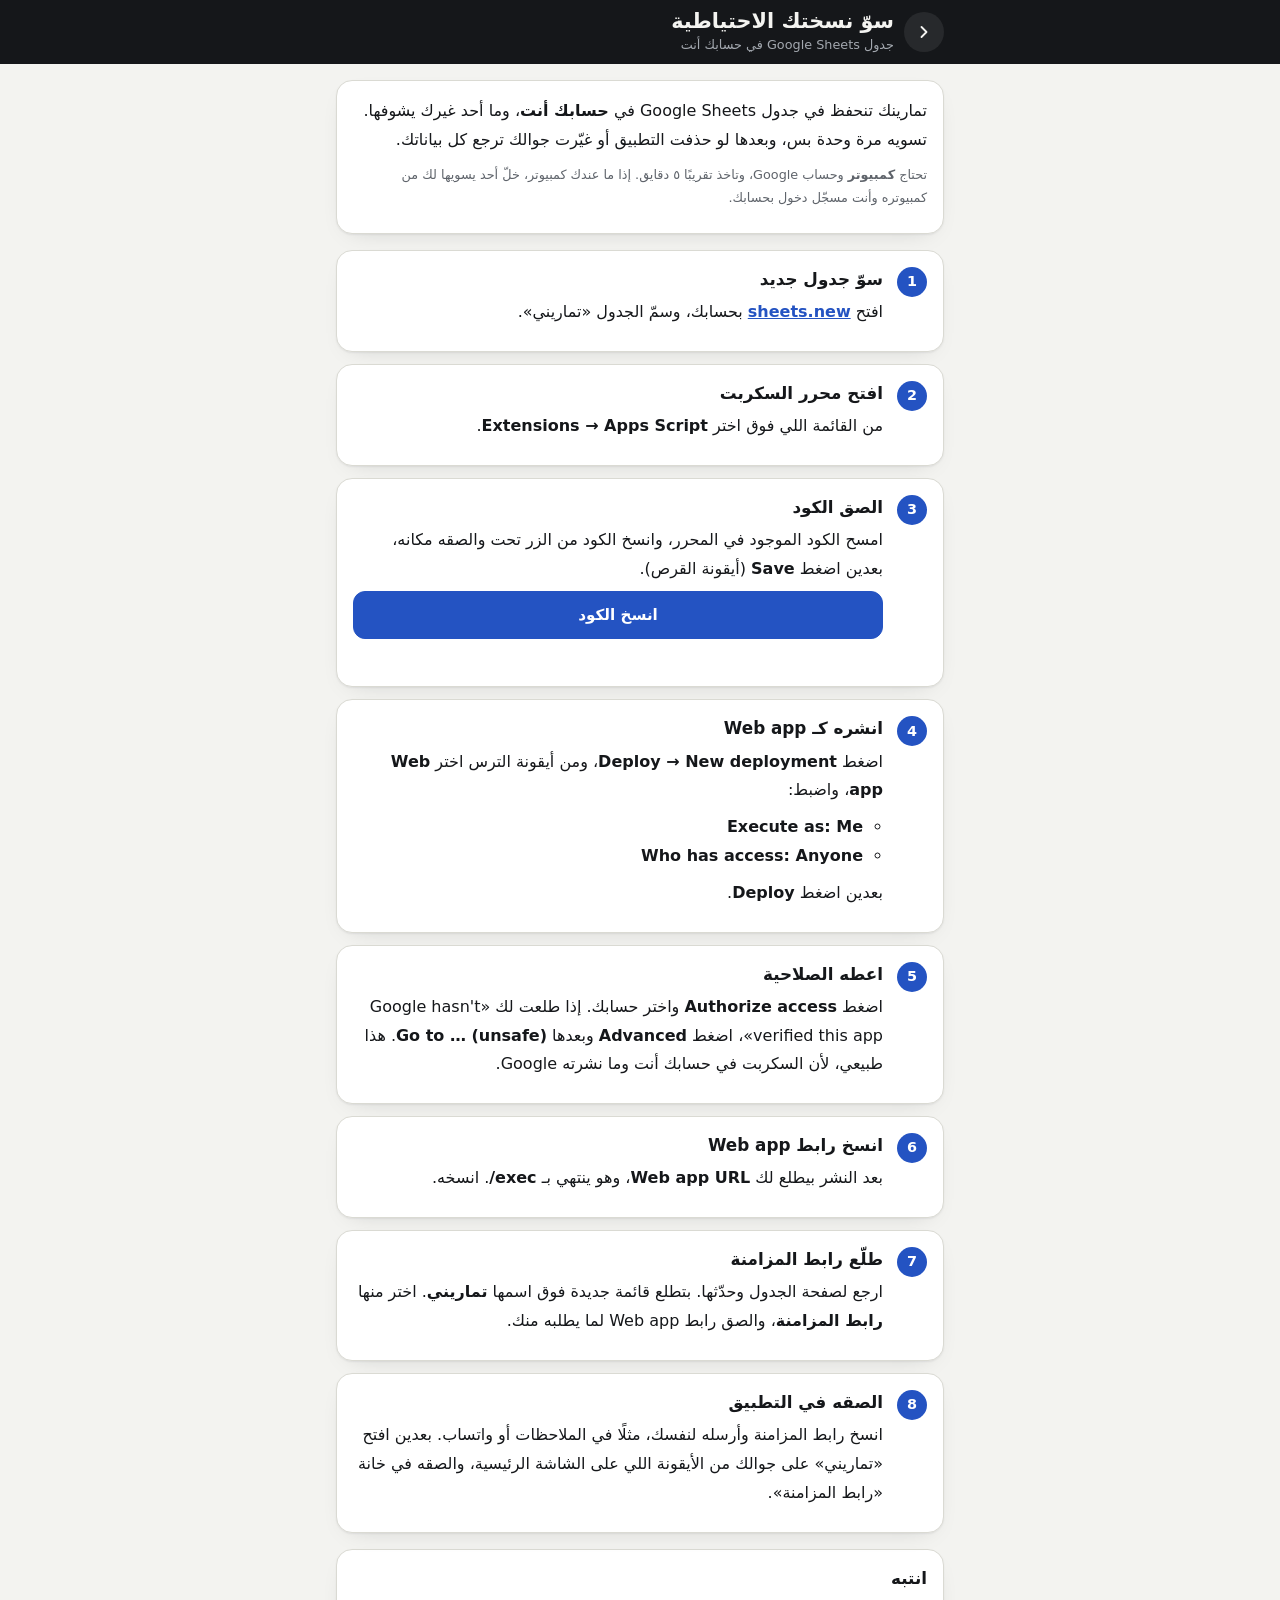
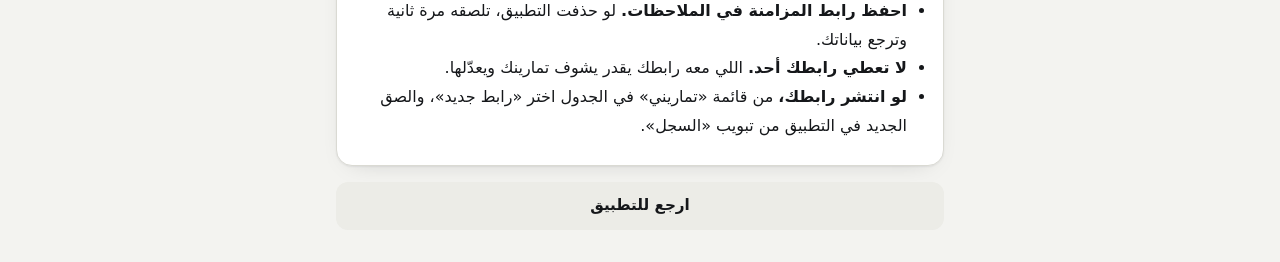
==== docs/help.html @ 2fbaaf69 "Keep each person's backup in their own Google account Code.gs is single-person again: one key per sp" ====
<!doctype html>
<html lang="ar" dir="rtl">
<head>
<meta charset="utf-8">
<meta name="viewport" content="width=device-width, initial-scale=1, viewport-fit=cover">
<title>سوّ نسختك الاحتياطية · تماريني</title>
<meta name="theme-color" content="#15171A">
<link rel="icon" type="image/png" href="icon-192.png">
<link rel="stylesheet" href="styles.css">
</head>
<body>
<header class="band">
  <div class="band-in">
    <a class="back" href="./" aria-label="ارجع للتطبيق">
      <svg width="20" height="20" viewBox="0 0 24 24" fill="none" stroke="currentColor" stroke-width="2.2" stroke-linecap="round" stroke-linejoin="round" aria-hidden="true"><path d="M9 6l6 6-6 6"/></svg>
    </a>
    <div class="titles">
      <h1>سوّ نسختك الاحتياطية</h1>
      <p>جدول Google Sheets في حسابك أنت</p>
    </div>
  </div>
</header>

<main class="main no-tabs">
  <section class="card guide-intro">
    <p>تمارينك تنحفظ في جدول Google Sheets في <b>حسابك أنت</b>، وما أحد غيرك يشوفها. تسويه مرة وحدة بس، وبعدها لو حذفت التطبيق أو غيّرت جوالك ترجع كل بياناتك.</p>
    <p class="fine">تحتاج <b>كمبيوتر</b> وحساب Google، وتاخذ تقريبًا ٥ دقايق. إذا ما عندك كمبيوتر، خلّ أحد يسويها لك من كمبيوتره وأنت مسجّل دخول بحسابك.</p>
  </section>

  <ol class="steps">
    <li class="card">
      <h2>سوّ جدول جديد</h2>
      <p>افتح <a href="https://sheets.new" target="_blank" rel="noopener">sheets.new</a> بحسابك، وسمّ الجدول «تماريني».</p>
    </li>
    <li class="card">
      <h2>افتح محرر السكربت</h2>
      <p>من القائمة اللي فوق اختر <b dir="ltr">Extensions → Apps Script</b>.</p>
    </li>
    <li class="card">
      <h2>الصق الكود</h2>
      <p>امسح الكود الموجود في المحرر، وانسخ الكود من الزر تحت والصقه مكانه، بعدين اضغط <b>Save</b> (أيقونة القرص).</p>
      <button class="btn primary block" type="button" id="copy">انسخ الكود</button>
      <p class="msg" id="copy-msg" role="status"></p>
      <textarea class="field code" id="code" readonly hidden></textarea>
    </li>
    <li class="card">
      <h2>انشره كـ Web app</h2>
      <p>اضغط <b dir="ltr">Deploy → New deployment</b>، ومن أيقونة الترس اختر <b>Web app</b>، واضبط:</p>
      <ul>
        <li><b dir="ltr">Execute as: Me</b></li>
        <li><b dir="ltr">Who has access: Anyone</b></li>
      </ul>
      <p>بعدين اضغط <b>Deploy</b>.</p>
    </li>
    <li class="card">
      <h2>اعطه الصلاحية</h2>
      <p>اضغط <b>Authorize access</b> واختر حسابك. إذا طلعت لك «Google hasn't verified this app»، اضغط <b>Advanced</b> وبعدها <b dir="ltr">Go to … (unsafe)</b>. هذا طبيعي، لأن السكربت في حسابك أنت وما نشرته Google.</p>
    </li>
    <li class="card">
      <h2>انسخ رابط Web app</h2>
      <p>بعد النشر بيطلع لك <b>Web app URL</b>، وهو ينتهي بـ <b dir="ltr">/exec</b>. انسخه.</p>
    </li>
    <li class="card">
      <h2>طلّع رابط المزامنة</h2>
      <p>ارجع لصفحة الجدول وحدّثها. بتطلع قائمة جديدة فوق اسمها <b>تماريني</b>. اختر منها <b>رابط المزامنة</b>، والصق رابط Web app لما يطلبه منك.</p>
    </li>
    <li class="card">
      <h2>الصقه في التطبيق</h2>
      <p>انسخ رابط المزامنة وأرسله لنفسك، مثلًا في الملاحظات أو واتساب. بعدين افتح «تماريني» على جوالك من الأيقونة اللي على الشاشة الرئيسية، والصقه في خانة «رابط المزامنة».</p>
    </li>
  </ol>

  <section class="card">
    <h2 class="guide-h">انتبه</h2>
    <ul class="guide-notes">
      <li><b>احفظ رابط المزامنة في الملاحظات.</b> لو حذفت التطبيق، تلصقه مرة ثانية وترجع بياناتك.</li>
      <li><b>لا تعطي رابطك أحد.</b> اللي معه رابطك يقدر يشوف تمارينك ويعدّلها.</li>
      <li><b>لو انتشر رابطك،</b> من قائمة «تماريني» في الجدول اختر «رابط جديد»، والصق الجديد في التطبيق من تبويب «السجل».</li>
    </ul>
  </section>

  <a class="btn quiet block" href="./">ارجع للتطبيق</a>
</main>

<script>
(() => {
  const btn = document.getElementById('copy');
  const msg = document.getElementById('copy-msg');
  const box = document.getElementById('code');
  btn.addEventListener('click', async () => {
    btn.disabled = true;
    msg.className = 'msg';
    msg.textContent = 'يجيب الكود…';
    let code = '';
    try {
      const res = await fetch('Code.gs', { cache: 'no-store' });
      if (!res.ok) throw new Error(String(res.status));
      code = await res.text();
    } catch (e) {
      msg.className = 'msg err';
      msg.textContent = 'ما قدرنا نجيب الكود. تأكد من الإنترنت وجرّب مرة ثانية.';
      btn.disabled = false;
      return;
    }
    try {
      await navigator.clipboard.writeText(code);
      msg.className = 'msg ok';
      msg.textContent = 'نسخنا الكود. الصقه في محرر Apps Script.';
    } catch (e) {
      box.value = code;
      box.hidden = false;
      box.focus();
      box.select();
      msg.className = 'msg';
      msg.textContent = 'ما قدرنا ننسخه لحالنا. الكود محدد تحت، انسخه بنفسك (Ctrl+C).';
    }
    btn.disabled = false;
  });
})();
</script>
</body>
</html>
---- docs/styles.css ----
/* Layout: an iron band on top, one column of chalk-white cards, a tab bar at the thumb. Weight-plate colors are the only decoration. */
:root {
  --bg: #F3F3F0;
  --surface: #FFFFFF;
  --surface-2: #ECECE7;
  --ink: #15171A;
  --muted: #5F646B;
  --line: #DADAD3;
  --band: #15171A;
  --band-ink: #F4F4F1;
  --band-muted: #A3A8AF;
  --accent: #2453C2;
  --accent-ink: #FFFFFF;
  --accent-soft: #E2E9FA;
  --done: #157A46;
  --done-soft: #DCF0E3;
  --pr: #9A6A00;
  --pr-soft: #FAEDC8;
  --danger: #B3261E;
  --danger-soft: #F9DEDC;
  --warn: #8A5300;
  --warn-soft: #F8EBD3;
  --shadow: 0 1px 2px rgba(21, 23, 26, 0.06), 0 8px 24px -16px rgba(21, 23, 26, 0.25);

  /* IWF plate colors: physical objects, the same in both themes */
  --plate-25: #D22B2B;
  --plate-20: #2453C2;
  --plate-15: #E8B90C;
  --plate-10: #2E8B47;
  --plate-5: #F5F5F2;
  --plate-2: #D22B2B;
  --plate-1: #B9BEC4;

  --font: -apple-system, "SF Arabic", "Segoe UI", "Noto Sans Arabic", Tahoma, system-ui, sans-serif;
  --tabs-h: 64px;
  color-scheme: light;
}
@media (prefers-color-scheme: dark) {
  :root {
    --bg: #0F1012;
    --surface: #18191C;
    --surface-2: #222429;
    --ink: #ECEDEF;
    --muted: #9BA0A8;
    --line: #2B2E34;
    --band: #08090A;
    --band-ink: #F4F4F1;
    --band-muted: #8D939B;
    --accent: #7FA2F6;
    --accent-ink: #0B1430;
    --accent-soft: #1B2644;
    --done: #4FC987;
    --done-soft: #13301F;
    --pr: #EBBC4D;
    --pr-soft: #392C0E;
    --danger: #F2877F;
    --danger-soft: #3C1A18;
    --warn: #E6B266;
    --warn-soft: #3A2C14;
    --shadow: 0 1px 2px rgba(0, 0, 0, 0.4), 0 8px 24px -16px rgba(0, 0, 0, 0.9);
    color-scheme: dark;
  }
}

* { box-sizing: border-box; }
html { -webkit-text-size-adjust: 100%; }
body {
  margin: 0;
  min-height: 100vh;
  background: var(--bg);
  color: var(--ink);
  font-family: var(--font);
  font-size: 16px;
  line-height: 1.5;
  -webkit-tap-highlight-color: transparent;
}
button, input, select, textarea { font: inherit; color: inherit; }
button { cursor: pointer; touch-action: manipulation; }
:focus-visible { outline: 2px solid var(--accent); outline-offset: 2px; }
[hidden] { display: none !important; }
.num { font-variant-numeric: tabular-nums; }

/* ---------- band ---------- */
.band {
  position: sticky; top: 0; z-index: 20;
  background: var(--band); color: var(--band-ink);
  padding-top: env(safe-area-inset-top, 0px);
}
.band-in {
  display: flex; align-items: center; gap: 10px;
  max-width: 640px; margin: 0 auto; min-height: 64px;
  padding-left: max(16px, env(safe-area-inset-left, 0px));
  padding-right: max(16px, env(safe-area-inset-right, 0px));
  padding-block: 8px;
}
.titles { flex: 1; min-width: 0; }
.band h1 { margin: 0; font-size: 1.3rem; font-weight: 800; line-height: 1.25; }
.band p { margin: 0; font-size: 0.8rem; color: var(--band-muted); white-space: nowrap; overflow: hidden; text-overflow: ellipsis; }
.back {
  width: 40px; height: 40px; display: grid; place-items: center;
  border: 0; border-radius: 50%; background: rgba(255, 255, 255, 0.08); color: var(--band-ink);
}
.sync-dot {
  display: inline-flex; align-items: center; gap: 6px;
  min-height: 32px; padding: 0 10px; border: 0; border-radius: 999px;
  background: rgba(255, 255, 255, 0.08); color: var(--band-ink);
  font-size: 0.75rem; font-weight: 600;
}
.sync-dot i { width: 8px; height: 8px; border-radius: 50%; background: var(--band-muted); }
.sync-dot[data-s="ok"] i { background: #4FC987; }
.sync-dot[data-s="busy"] i { background: #7FA2F6; animation: pulse 1s ease-in-out infinite; }
.sync-dot[data-s="wait"] i { background: #E6B266; }
.sync-dot[data-s="off"] i, .sync-dot[data-s="err"] i { background: #F2877F; }
@keyframes pulse { 50% { opacity: 0.3; } }

/* ---------- main ---------- */
.main {
  max-width: 640px; margin: 0 auto;
  padding-left: max(16px, env(safe-area-inset-left, 0px));
  padding-right: max(16px, env(safe-area-inset-right, 0px));
  padding-top: 16px;
  padding-bottom: calc(var(--tabs-h) + env(safe-area-inset-bottom, 0px) + 28px);
  display: grid; gap: 16px;
}
.main.no-tabs { padding-bottom: calc(env(safe-area-inset-bottom, 0px) + 32px); }
.card {
  background: var(--surface); border: 1px solid var(--line); border-radius: 16px;
  box-shadow: var(--shadow);
  padding: 16px;
  min-width: 0;
}
.sec-title { display: flex; align-items: baseline; justify-content: space-between; gap: 12px; margin: 8px 2px 0; }
.sec-title h2 { margin: 0; font-size: 1.1rem; font-weight: 800; }
.sec-title span { font-size: 0.85rem; color: var(--muted); }
.sec-title.flush { margin: 0 0 4px; }
.sr { position: absolute; width: 1px; height: 1px; overflow: hidden; clip: rect(0 0 0 0); white-space: nowrap; }
.eyebrow { margin: 0; font-size: 0.8rem; font-weight: 700; color: var(--accent); }
.muted { color: var(--muted); }
.small { font-size: 0.85rem; }
.fine { font-size: 0.8rem; color: var(--muted); margin: 0; line-height: 1.7; }
h2, h3 { text-wrap: balance; }

.banner {
  display: flex; align-items: center; gap: 12px; justify-content: space-between;
  padding: 12px 14px; border-radius: 12px;
  background: var(--warn-soft); color: var(--warn);
  font-size: 0.9rem; line-height: 1.6;
}
.banner button { flex: none; border: 0; background: none; color: inherit; font-weight: 700; text-decoration: underline; padding: 6px 0; }

/* ---------- buttons ---------- */
.btn {
  display: inline-flex; align-items: center; justify-content: center; gap: 8px;
  min-height: 48px; padding: 0 18px;
  border-radius: 12px; border: 1px solid var(--line);
  background: var(--surface); color: var(--ink);
  font-weight: 700; font-size: 0.95rem;
}
.btn.primary { background: var(--accent); border-color: var(--accent); color: var(--accent-ink); }
.btn.block { width: 100%; }
.btn.quiet { border-color: transparent; background: var(--surface-2); }
.btn.danger { color: var(--danger); border-color: transparent; background: transparent; }
.btn.armed { background: var(--danger); border-color: var(--danger); color: #fff; }
.btn:disabled { opacity: 0.45; cursor: default; }
.btn-row { display: flex; gap: 10px; flex-wrap: wrap; }
.btn-row > .btn { flex: 1 1 140px; }
.link { border: 0; background: none; padding: 6px 0; color: var(--accent); font-weight: 700; }
a.link { display: inline-block; text-decoration: none; }
a.btn, a.back { text-decoration: none; }

/* ---------- setup guide (help.html) ---------- */
.guide-intro p { margin: 0 0 8px; line-height: 1.8; }
.steps { list-style: none; margin: 0; padding: 0; display: grid; gap: 12px; counter-reset: step; }
.steps > li { counter-increment: step; position: relative; padding-inline-start: 60px; }
.steps > li::before {
  content: counter(step);
  position: absolute; inset-inline-start: 16px; top: 16px;
  width: 30px; height: 30px; border-radius: 50%;
  display: grid; place-items: center;
  background: var(--accent); color: var(--accent-ink);
  font-weight: 800; font-size: 0.9rem;
}
.steps h2, .guide-h { margin: 0 0 6px; font-size: 1.05rem; font-weight: 800; }
.steps p { margin: 0 0 8px; line-height: 1.8; }
.steps ul, .guide-notes { margin: 0 0 8px; padding-inline-start: 20px; line-height: 1.8; }
.steps a { color: var(--accent); font-weight: 700; }
.code { height: 160px; direction: ltr; text-align: left; font-family: ui-monospace, Menlo, Consolas, monospace; font-size: 0.75rem; font-weight: 400; padding: 8px; }

/* ---------- today ---------- */
.hero h2 { margin: 2px 0 2px; font-size: 1.6rem; font-weight: 800; line-height: 1.3; }
.hero .sub { margin: 0 0 12px; color: var(--muted); font-size: 0.9rem; }
.plan-list { list-style: none; margin: 0 0 16px; padding: 0; display: grid; gap: 6px; }
.plan-list li { display: flex; justify-content: space-between; gap: 12px; font-size: 0.95rem; }
.plan-list li > span:last-child { color: var(--muted); white-space: nowrap; }
.pr-list { margin: 12px 0 0; }
.hero.is-rest { text-align: center; padding-block: 24px; }

.week { display: grid; grid-template-columns: repeat(7, minmax(0, 1fr)); gap: 6px; margin-top: 12px; align-items: start; }
.day { display: grid; justify-items: center; gap: 6px; font-size: 0.75rem; color: var(--muted); }
.day b {
  width: 34px; height: 34px; border-radius: 50%;
  display: grid; place-items: center;
  border: 2px solid var(--line); color: transparent; font-size: 0.85rem;
}
.day.planned b { border-color: var(--muted); }
.day.rest b { border-style: dashed; }
.day.trained b { background: var(--done); border-color: var(--done); color: var(--surface); }
.day.today { color: var(--ink); font-weight: 800; }
.day.today b { box-shadow: 0 0 0 3px var(--accent-soft); }
.week-sum { display: flex; justify-content: space-between; gap: 12px; flex-wrap: wrap; margin-top: 12px; font-size: 0.9rem; }

.choice-list { display: grid; gap: 8px; }
.choice {
  display: flex; justify-content: space-between; align-items: center; gap: 12px;
  width: 100%; min-height: 52px; padding: 10px 14px;
  border: 1px solid var(--line); border-radius: 12px;
  background: var(--surface); text-align: start;
}
.choice span:last-child { color: var(--muted); font-size: 0.85rem; white-space: nowrap; }

.done-today { display: grid; gap: 4px; background: var(--done-soft); border-color: transparent; }
.done-today h3 { margin: 0; color: var(--done); font-size: 1.05rem; }

/* ---------- workout ---------- */
.wk-top {
  position: sticky; top: calc(env(safe-area-inset-top, 0px) + 64px); z-index: 10;
  margin-inline: calc(-1 * max(16px, env(safe-area-inset-left, 0px)));
  padding: 10px max(16px, env(safe-area-inset-left, 0px)) 12px;
  background: var(--bg);
  border-bottom: 1px solid var(--line);
}
.wk-top-row { display: flex; justify-content: space-between; align-items: baseline; gap: 12px; }
.wk-top h2 { margin: 0; font-size: 1.15rem; font-weight: 800; min-width: 0; }
.wk-count { font-weight: 800; white-space: nowrap; }
.wk-count small { color: var(--muted); font-weight: 600; }
.bar { height: 6px; border-radius: 3px; background: var(--surface-2); margin-top: 8px; overflow: hidden; }
.bar i { display: block; height: 100%; background: var(--done); border-radius: 3px; transition: width 0.25s; }

.ex-card { display: grid; gap: 10px; }
.ex-head { display: flex; justify-content: space-between; align-items: flex-start; gap: 10px; }
.ex-head h3 { margin: 0; font-size: 1.1rem; font-weight: 800; }
.ex-head .tag { font-size: 0.75rem; color: var(--muted); }
.ex-head .count { font-size: 0.85rem; font-weight: 700; white-space: nowrap; }
.ex-card.complete .ex-head .count { color: var(--done); }
.last { margin: 0; font-size: 0.85rem; color: var(--muted); }

.sets { display: grid; gap: 6px; }
.set-row {
  display: grid; grid-template-columns: 22px minmax(0, 1fr) 64px 48px; align-items: center; gap: 8px;
  padding: 4px; border-radius: 12px;
}
.set-head { font-size: 0.72rem; color: var(--muted); padding-block: 0; }
.set-head span:nth-child(3) { text-align: center; }
.set-row .n { text-align: center; font-weight: 800; color: var(--muted); font-size: 0.9rem; }
.set-row.done { background: var(--done-soft); }
.set-row.done .n { color: var(--done); }
.stepper { display: grid; grid-template-columns: 40px minmax(0, 1fr) 40px; align-items: center; gap: 4px; }
.stepper button {
  height: 44px; border: 0; border-radius: 10px;
  background: var(--surface-2); font-size: 1.25rem; font-weight: 700; line-height: 1;
}
.field {
  width: 100%; min-width: 0; height: 44px;
  border: 1px solid var(--line); border-radius: 10px;
  background: var(--surface); text-align: center;
  font-size: 1.05rem; font-weight: 700; font-variant-numeric: tabular-nums;
  padding: 0 4px;
}
.set-row.done .field { border-color: transparent; background: transparent; }
.check {
  width: 48px; height: 44px; border-radius: 10px;
  border: 2px solid var(--line); background: var(--surface); color: var(--muted);
  display: grid; place-items: center;
}
.check[aria-pressed="true"] { background: var(--done); border-color: var(--done); color: var(--surface); }

.plates:empty { display: none; }
.plates { display: flex; flex-wrap: wrap; align-items: center; gap: 6px; margin: 0; font-size: 0.8rem; color: var(--muted); }
.plate {
  display: inline-flex; align-items: center; gap: 4px;
  padding: 2px 8px 2px 6px; border-radius: 999px; background: var(--surface-2); color: var(--ink);
  font-weight: 700; font-variant-numeric: tabular-nums;
}
.plate i { width: 10px; height: 10px; border-radius: 50%; border: 1px solid rgba(0, 0, 0, 0.25); }
.card-actions { display: flex; flex-wrap: wrap; gap: 4px 16px; }
.card-actions .link { font-size: 0.9rem; }
.card-actions .link.del { color: var(--muted); }
.card-actions .link.armed { color: var(--danger); }

.summary { display: grid; grid-template-columns: repeat(3, minmax(0, 1fr)); gap: 8px; text-align: center; }
.summary div { background: var(--surface-2); border-radius: 12px; padding: 10px 6px; }
.summary b { display: block; font-size: 1.25rem; font-variant-numeric: tabular-nums; }
.summary span { font-size: 0.75rem; color: var(--muted); }
.pr-chip {
  display: inline-flex; align-items: center; gap: 4px;
  padding: 2px 8px; border-radius: 999px;
  background: var(--pr-soft); color: var(--pr); font-size: 0.75rem; font-weight: 800;
}

/* ---------- plan ---------- */
.week-plan { list-style: none; margin: 0; padding: 0; display: grid; }
.week-plan li { display: grid; grid-template-columns: 84px minmax(0, 1fr); align-items: center; gap: 12px; padding: 8px 0; }
.week-plan li + li { border-top: 1px solid var(--line); }
.week-plan li.today .dname { color: var(--accent); }
.dname { font-weight: 800; }
select.field { text-align: start; text-align-last: start; font-weight: 600; font-size: 1rem; padding: 0 12px; appearance: auto; }
.routine-card { display: grid; gap: 4px; width: 100%; text-align: start; border: 1px solid var(--line); }
.routine-card h3 { margin: 0; font-size: 1.05rem; }
.routine-card p { margin: 0; font-size: 0.85rem; color: var(--muted); }
.lib-group + .lib-group { border-top: 1px solid var(--line); }
.lib-group summary { list-style: none; display: flex; justify-content: space-between; align-items: center; min-height: 48px; cursor: pointer; }
.lib-group summary::-webkit-details-marker { display: none; }
.lib-group summary::after { content: "+"; font-size: 1.3rem; font-weight: 700; color: var(--muted); }
.lib-group[open] summary::after { content: "−"; }
.lib-group h3 { margin: 0; font-size: 0.95rem; }
.lib-group ul { padding-bottom: 8px !important; }
.lib-group ul { list-style: none; margin: 0; padding: 0; }
.lib-group li { display: flex; justify-content: space-between; align-items: center; gap: 12px; min-height: 44px; border-top: 1px solid var(--line); }
.lib-group li:first-child { border-top: 0; }
.bar-tag { font-size: 0.7rem; color: var(--muted); border: 1px solid var(--line); border-radius: 6px; padding: 0 6px; margin-inline-start: 6px; }

.form { display: grid; gap: 12px; }
.form label { display: grid; gap: 6px; font-size: 0.85rem; font-weight: 700; color: var(--muted); }
.form .field { text-align: start; padding: 0 12px; font-weight: 600; }
textarea.field { height: auto; min-height: 88px; padding: 10px 12px; font-size: 0.9rem; direction: ltr; text-align: left; line-height: 1.5; word-break: break-all; }
.check-line { display: flex !important; align-items: center; gap: 10px; color: var(--ink) !important; font-weight: 600 !important; }
.check-line input { width: 22px; height: 22px; accent-color: var(--accent); }

.rt-items { list-style: none; margin: 0; padding: 0; display: grid; gap: 10px; }
.rt-item { display: grid; gap: 10px; }
.rt-item-head { display: flex; justify-content: space-between; align-items: center; gap: 8px; }
.rt-item-head h3 { margin: 0; font-size: 1rem; }
.rt-tools { display: flex; gap: 4px; }
.icon-btn {
  width: 40px; height: 40px; display: grid; place-items: center;
  border: 0; border-radius: 10px; background: var(--surface-2); color: var(--ink);
}
.icon-btn:disabled { opacity: 0.35; }
.icon-btn.armed { background: var(--danger); color: #fff; }
.rt-fields { display: grid; grid-template-columns: 1.3fr 1fr 1fr; gap: 8px; }
.rt-fields label { display: grid; gap: 4px; font-size: 0.75rem; color: var(--muted); font-weight: 700; }

/* ---------- picker ---------- */
.pick-list { display: grid; gap: 4px; }
.pick-group h3 { margin: 14px 2px 6px; font-size: 0.85rem; color: var(--muted); }
.pick {
  display: flex; justify-content: space-between; align-items: center; gap: 12px;
  width: 100%; min-height: 50px; padding: 0 14px;
  border: 1px solid var(--line); border-radius: 12px; background: var(--surface); text-align: start;
  font-weight: 600;
}
.pick + .pick { margin-top: 6px; }

/* ---------- progress ---------- */
.stats { display: grid; grid-template-columns: repeat(2, minmax(0, 1fr)); gap: 8px; }
.stat { background: var(--surface-2); border-radius: 12px; padding: 10px 12px; }
.stat span { display: block; font-size: 0.75rem; color: var(--muted); font-weight: 700; }
.stat b { font-size: 1.35rem; font-variant-numeric: tabular-nums; }
.stat b small { font-size: 0.8rem; color: var(--muted); font-weight: 600; }
.stat .up { color: var(--done); }
.chart { width: 100%; height: auto; display: block; margin-top: 8px; direction: ltr; }
.chart text { font-family: var(--font); font-size: 10px; fill: var(--muted); }
.chart .grid { stroke: var(--line); stroke-width: 1; }
.chart .l1 { fill: none; stroke: var(--accent); stroke-width: 2.25; stroke-linejoin: round; stroke-linecap: round; }
.chart .l2 { fill: none; stroke: var(--muted); stroke-width: 1.5; stroke-dasharray: 4 4; }
.chart .area { fill: var(--accent); opacity: 0.08; }
.chart .pt { fill: var(--surface); stroke: var(--accent); stroke-width: 2; }
.chart .pt.pr { fill: var(--pr); stroke: var(--pr); }
.chart .end { font-size: 11px; font-weight: 800; fill: var(--ink); }
.legend { display: flex; flex-wrap: wrap; gap: 6px 16px; font-size: 0.75rem; color: var(--muted); margin-top: 6px; }
.legend i { display: inline-block; width: 16px; height: 0; border-top: 2.25px solid var(--accent); vertical-align: middle; margin-inline-end: 6px; }
.legend i.d { border-top: 1.5px dashed var(--muted); }
.legend i.p { width: 9px; height: 9px; border: 0; border-radius: 50%; background: var(--pr); }
.seg { display: inline-flex; background: var(--surface-2); border-radius: 10px; padding: 3px; gap: 2px; }
.seg button { border: 0; background: none; border-radius: 8px; min-height: 34px; padding: 0 12px; font-size: 0.85rem; font-weight: 700; color: var(--muted); }
.seg button[aria-pressed="true"] { background: var(--surface); color: var(--ink); box-shadow: var(--shadow); }
.bars, .bars-x { direction: ltr; }
.bars { display: grid; grid-template-columns: repeat(8, minmax(0, 1fr)); gap: 6px; align-items: end; height: 120px; margin-top: 12px; position: relative; }
.bars .col { display: grid; align-items: end; height: 100%; position: relative; }
.bars .col i { display: block; border-radius: 6px 6px 2px 2px; background: var(--accent); min-height: 3px; }
.bars .col.cur i { background: var(--done); }
.bars .col b { position: absolute; inset-inline: 0; text-align: center; font-size: 0.75rem; font-weight: 800; font-variant-numeric: tabular-nums; }
.bars .target { position: absolute; inset-inline: 0; border-top: 1.5px dashed var(--muted); }
.bars-x { display: grid; grid-template-columns: repeat(8, minmax(0, 1fr)); gap: 6px; margin-top: 6px; font-size: 0.68rem; color: var(--muted); text-align: center; }
.hist { list-style: none; margin: 0; padding: 0; }
.hist li { display: flex; justify-content: space-between; gap: 12px; padding: 10px 0; border-top: 1px solid var(--line); font-size: 0.9rem; }
.hist li:first-child { border-top: 0; }
.hist .sets-txt { color: var(--muted); font-size: 0.8rem; font-variant-numeric: tabular-nums; direction: ltr; text-align: right; }

/* ---------- log ---------- */
.sync-card { display: grid; gap: 12px; }
.sync-state { display: flex; align-items: center; gap: 10px; font-weight: 700; }
.sync-state i { width: 10px; height: 10px; border-radius: 50%; background: var(--muted); flex: none; }
.sync-state[data-s="ok"] i { background: var(--done); }
.sync-state[data-s="busy"] i { background: var(--accent); }
.sync-state[data-s="wait"] i { background: var(--warn); }
.sync-state[data-s="off"] i, .sync-state[data-s="err"] i { background: var(--danger); }
.month-h { margin: 10px 2px 0; font-size: 0.85rem; font-weight: 800; color: var(--muted); }
.sess { display: flex; justify-content: space-between; align-items: center; gap: 12px; width: 100%; text-align: start; padding: 12px 14px; border-radius: 12px; border: 1px solid var(--line); background: var(--surface); }
.sess + .sess { margin-top: 6px; }
.sess h3 { margin: 0; font-size: 0.98rem; }
.sess p { margin: 0; font-size: 0.8rem; color: var(--muted); }
.sess .when { text-align: end; font-size: 0.8rem; color: var(--muted); white-space: nowrap; }
.empty { text-align: center; color: var(--muted); padding: 20px 8px; line-height: 1.8; }

/* ---------- setup ---------- */
.setup { display: grid; gap: 16px; padding-top: 12px; }
.setup h2 { margin: 0; font-size: 1.5rem; font-weight: 800; }
.setup p { margin: 0; line-height: 1.8; }
.msg { min-height: 1.6em; font-weight: 700; font-size: 0.9rem; }
.msg.err { color: var(--danger); }
.msg.ok { color: var(--done); }
.or { display: flex; align-items: center; gap: 12px; color: var(--muted); font-size: 0.85rem; }
.or::before, .or::after { content: ""; flex: 1; border-top: 1px solid var(--line); }

/* ---------- tabs ---------- */
.tabs {
  position: fixed; inset: auto 0 0; z-index: 30;
  display: grid; grid-template-columns: repeat(4, minmax(0, 1fr));
  background: var(--surface); border-top: 1px solid var(--line);
  padding-bottom: env(safe-area-inset-bottom, 0px);
  padding-left: env(safe-area-inset-left, 0px);
  padding-right: env(safe-area-inset-right, 0px);
}
.tabs button {
  display: grid; justify-items: center; align-content: center; gap: 2px;
  height: var(--tabs-h); border: 0; background: none; color: var(--muted);
  font-size: 0.72rem; font-weight: 700;
}
.tabs button[aria-current="page"] { color: var(--accent); }

.toast {
  position: fixed; z-index: 40;
  left: 50%; transform: translateX(-50%);
  bottom: calc(var(--tabs-h) + env(safe-area-inset-bottom, 0px) + 14px);
  max-width: min(92vw, 420px);
  padding: 10px 16px; border-radius: 12px;
  background: var(--band); color: var(--band-ink);
  font-size: 0.9rem; font-weight: 600; text-align: center;
  box-shadow: var(--shadow);
}

@media (prefers-reduced-motion: reduce) {
  .bar i { transition: none; }
  .sync-dot[data-s="busy"] i { animation: none; }
}
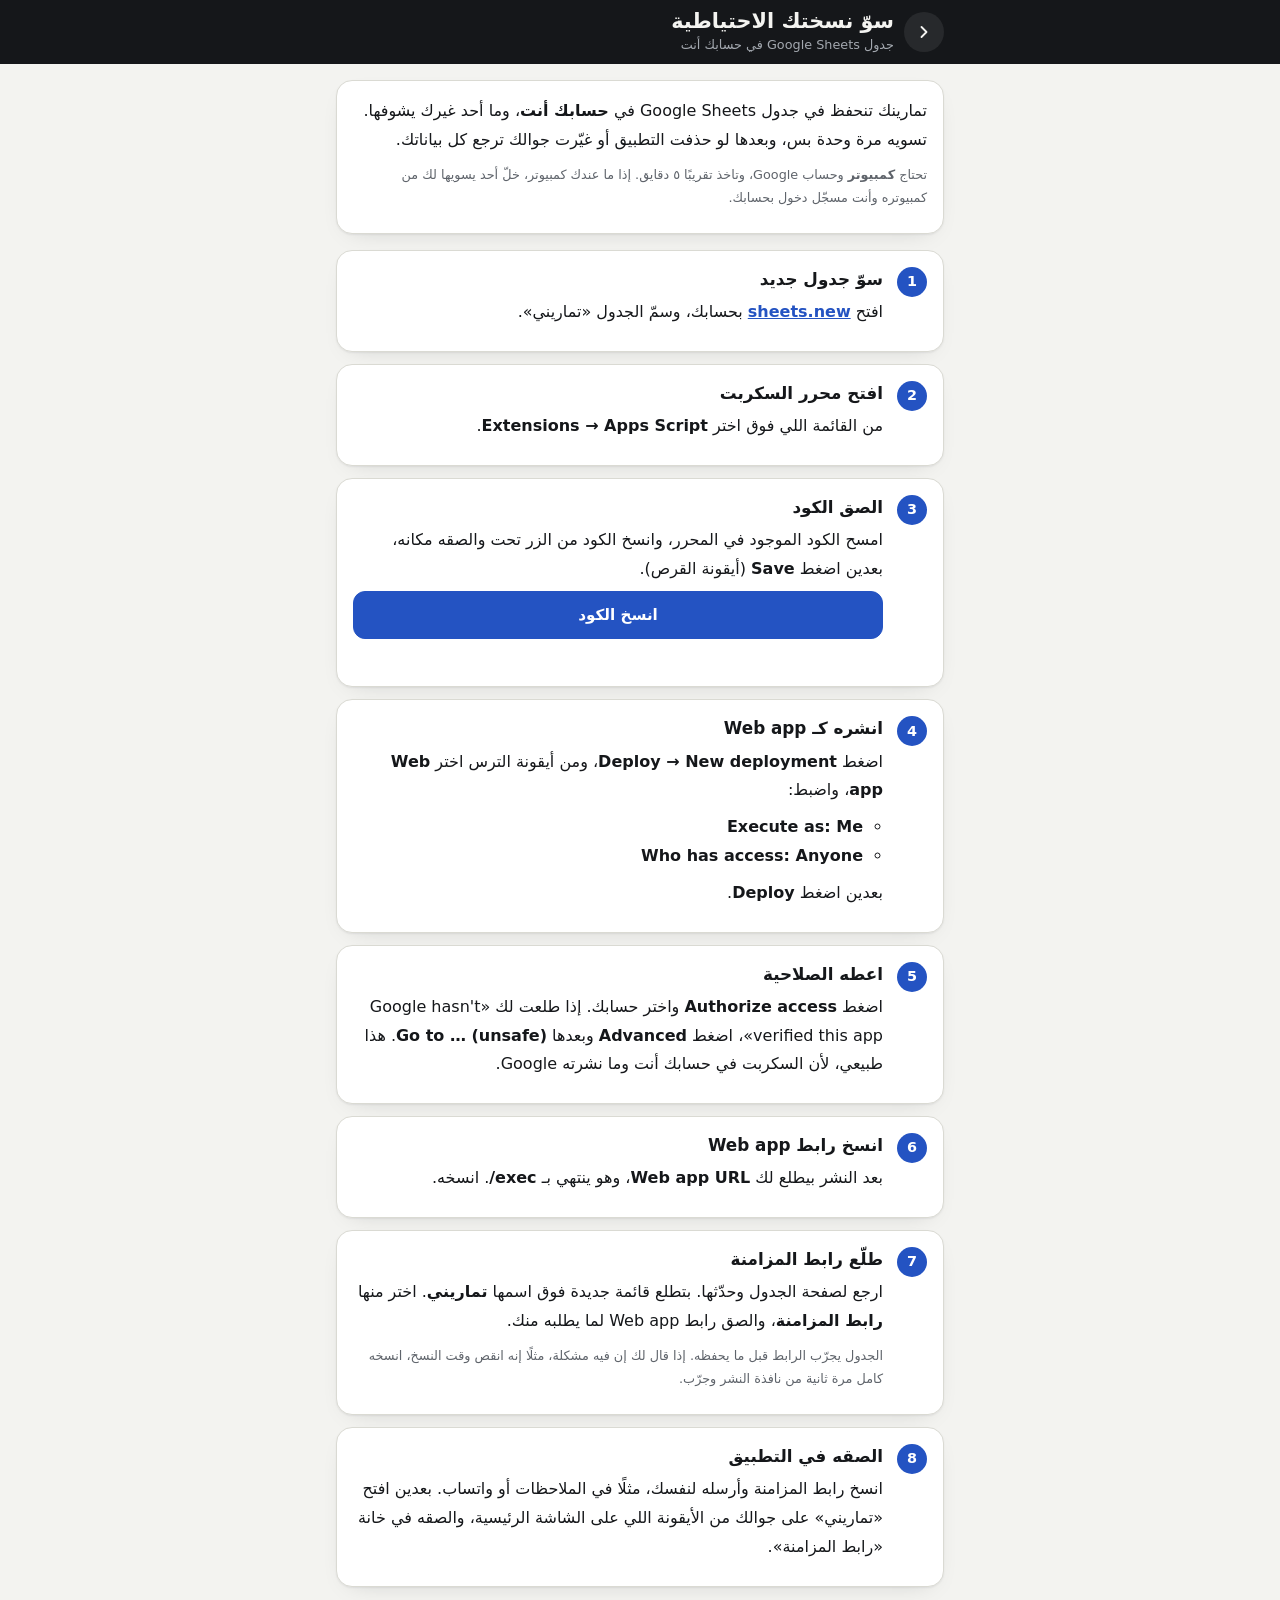
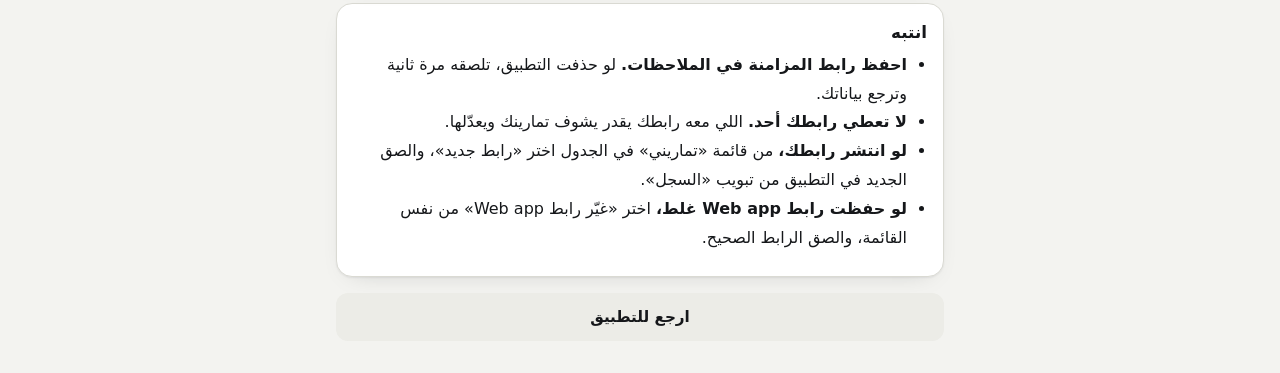
==== commit acd9a5c1: "Check the Web app link before saving it, and let people change it A cut-off Web app link (Page not f" ====
--- a/docs/help.html
+++ b/docs/help.html
@@ -63,6 +63,7 @@
     <li class="card">
       <h2>طلّع رابط المزامنة</h2>
       <p>ارجع لصفحة الجدول وحدّثها. بتطلع قائمة جديدة فوق اسمها <b>تماريني</b>. اختر منها <b>رابط المزامنة</b>، والصق رابط Web app لما يطلبه منك.</p>
+      <p class="fine">الجدول يجرّب الرابط قبل ما يحفظه. إذا قال لك إن فيه مشكلة، مثلًا إنه انقص وقت النسخ، انسخه كامل مرة ثانية من نافذة النشر وجرّب.</p>
     </li>
     <li class="card">
       <h2>الصقه في التطبيق</h2>
@@ -76,6 +77,7 @@
       <li><b>احفظ رابط المزامنة في الملاحظات.</b> لو حذفت التطبيق، تلصقه مرة ثانية وترجع بياناتك.</li>
       <li><b>لا تعطي رابطك أحد.</b> اللي معه رابطك يقدر يشوف تمارينك ويعدّلها.</li>
       <li><b>لو انتشر رابطك،</b> من قائمة «تماريني» في الجدول اختر «رابط جديد»، والصق الجديد في التطبيق من تبويب «السجل».</li>
+      <li><b>لو حفظت رابط Web app غلط،</b> اختر «غيّر رابط Web app» من نفس القائمة، والصق الرابط الصحيح.</li>
     </ul>
   </section>
 
